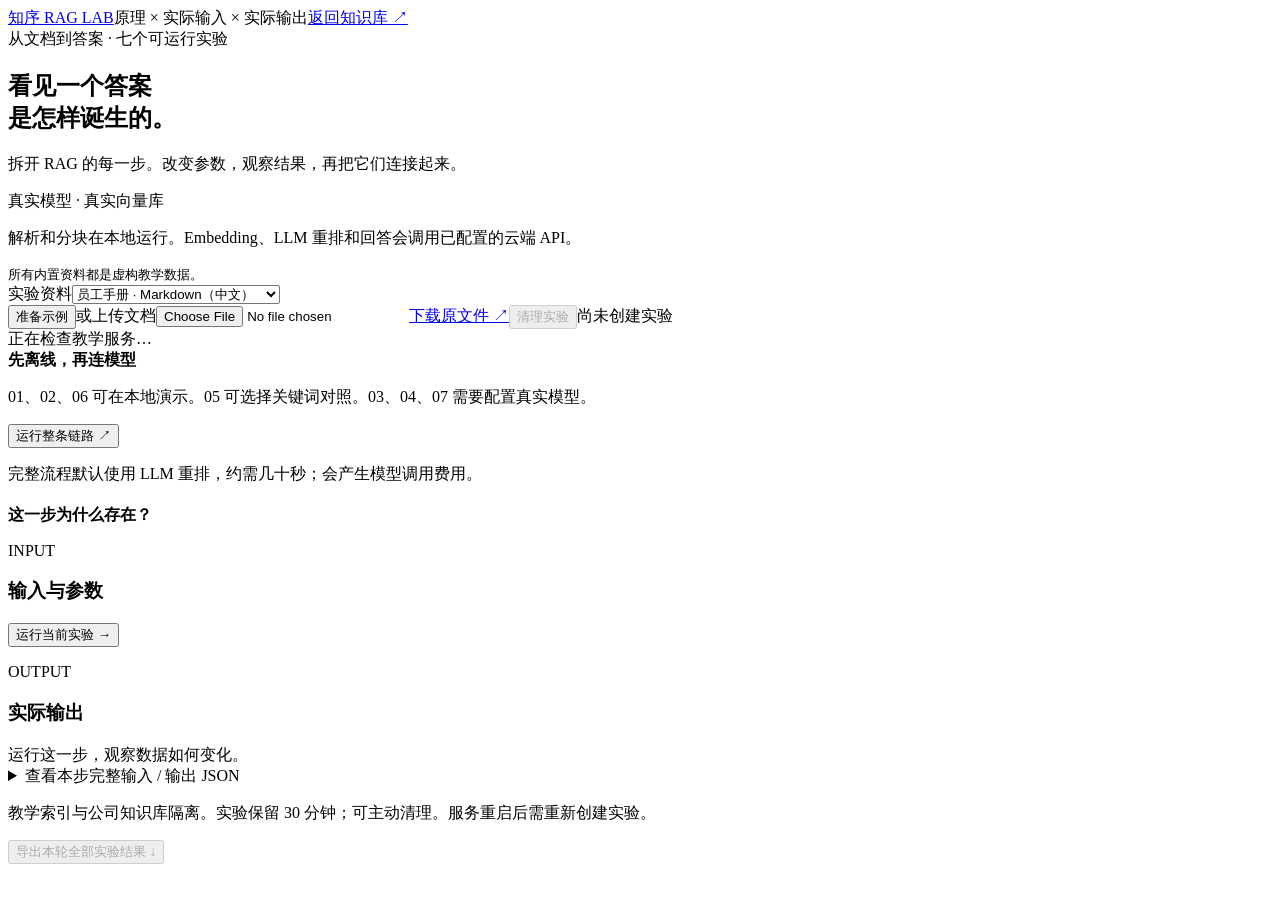
==== java-chatbot/src/main/resources/static/tutorial.html @ 41c7670e "feat: add interactive RAG tutorial and runnable demos" ====
<!doctype html>
<html lang="zh-CN">
<head><meta charset="utf-8"><meta name="viewport" content="width=device-width,initial-scale=1"><title>RAG 教学实验室 · 知序</title><link rel="stylesheet" href="/tutorial.css"><script src="/tutorial.js" defer></script></head>
<body>
<header class="topbar"><a class="brand" href="/">知序 <span>RAG LAB</span></a><span class="top-note">原理 × 实际输入 × 实际输出</span><a href="/">返回知识库 ↗</a></header>
<main>
  <section class="hero"><div><span class="eyebrow">从文档到答案 · 七个可运行实验</span><h1>看见一个答案<br>是怎样诞生的。</h1><p>拆开 RAG 的每一步。改变参数，观察结果，再把它们连接起来。</p></div><div class="hero-note"><span class="live-dot"></span>真实模型 · 真实向量库<p>解析和分块在本地运行。Embedding、LLM 重排和回答会调用已配置的云端 API。</p><small>所有内置资料都是虚构教学数据。</small></div></section>
  <section class="setup" aria-label="实验资料"><div><label for="sample">实验资料</label><select id="sample"><option value="md">员工手册 · Markdown（中文）</option><option value="docx">员工手册 · Word（中文＋表格）</option><option value="pdf">员工手册 · PDF（英文，两页）</option></select></div><button id="prepare" class="primary">准备示例</button><label class="upload">或上传文档<input id="upload" type="file" accept=".pdf,.docx,.doc,.txt,.md"></label><a id="download-sample" href="/api/v1/tutorial/samples/md">下载原文件 ↗</a><button id="clear" class="quiet" disabled>清理实验</button><span id="run-status">尚未创建实验</span></section>
  <div id="service-status" class="service-status" role="status">正在检查教学服务…</div>
  <div class="lab-layout"><aside><nav id="steps" aria-label="RAG 链路"></nav><div class="aside-note"><strong>先离线，再连模型</strong><p>01、02、06 可在本地演示。05 可选择关键词对照。03、04、07 需要配置真实模型。</p><button id="run-all" class="primary">运行整条链路 ↗</button><p>完整流程默认使用 LLM 重排，约需几十秒；会产生模型调用费用。</p></div></aside>
  <section class="lesson" aria-live="polite"><div class="lesson-heading"><span id="lesson-number" class="eyebrow"></span><h2 id="lesson-title"></h2><p id="lesson-summary"></p></div>
    <div class="principle"><strong>这一步为什么存在？</strong><p id="principle"></p><div id="experiment-tip" class="experiment-tip"></div></div>
    <div class="io-grid"><section class="panel input-panel"><div class="panel-heading"><span>INPUT</span><h3>输入与参数</h3></div><div id="controls"></div><div id="input-preview" class="preview"></div><button id="execute" class="primary">运行当前实验 →</button><p id="execution-hint" class="muted"></p></section><section class="panel output-panel"><div class="panel-heading"><span>OUTPUT</span><h3>实际输出</h3><span id="output-meta"></span></div><div id="output"><div class="empty">运行这一步，观察数据如何变化。</div></div></section></div>
    <div id="error" class="error" role="alert" hidden></div><details class="raw"><summary>查看本步完整输入 / 输出 JSON</summary><button id="export-stage" class="quiet" disabled>下载 JSON</button><pre id="raw-json">尚无结果</pre></details>
  </section></div>
  <footer><p>教学索引与公司知识库隔离。实验保留 30 分钟；可主动清理。服务重启后需重新创建实验。</p><button id="export-all" class="quiet" disabled>导出本轮全部实验结果 ↓</button></footer>
</main>
</body></html>
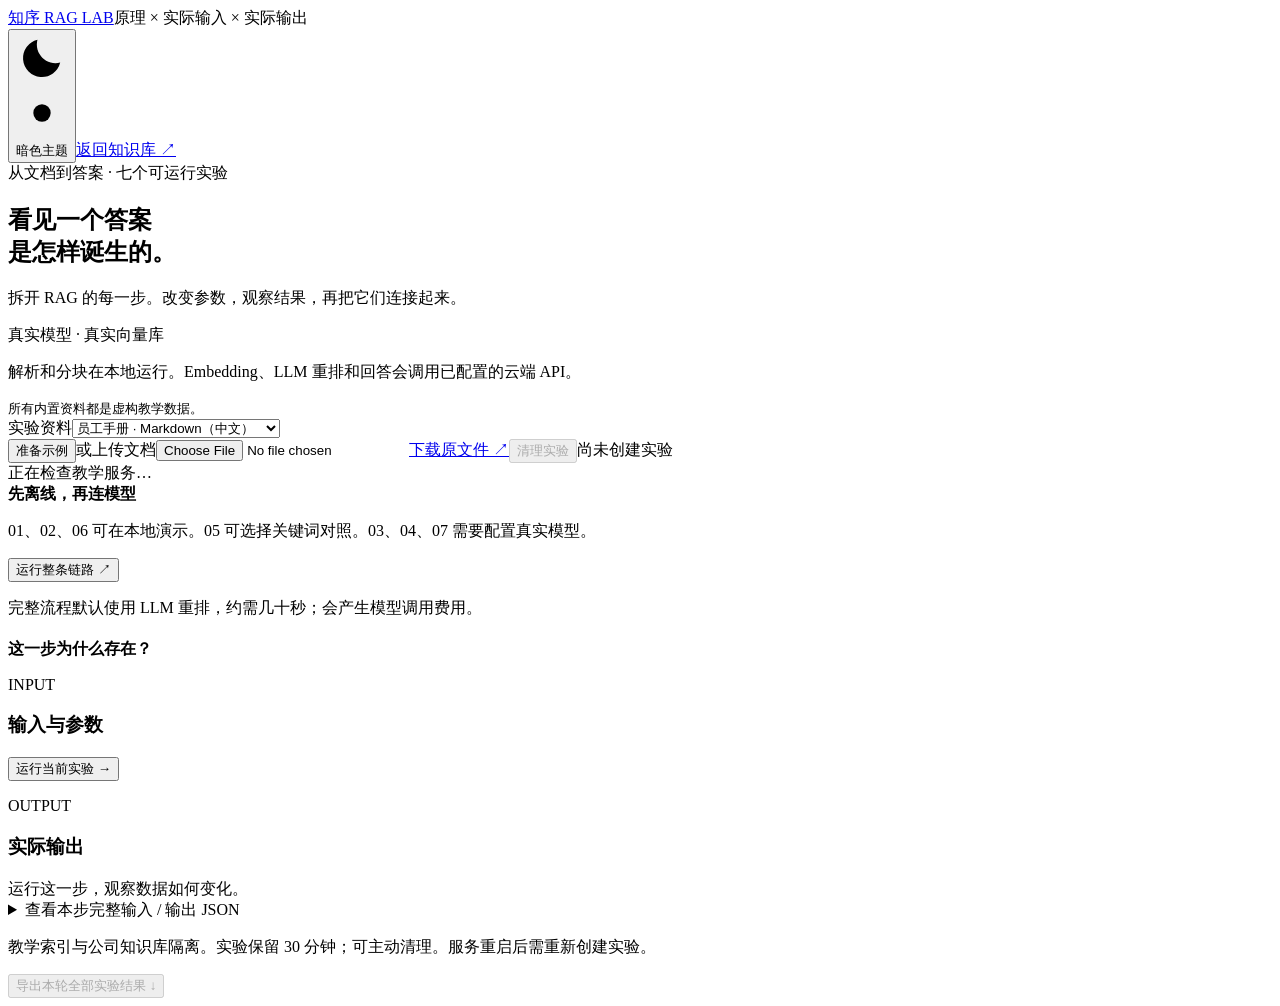
==== commit 09fe8880: "feat: add persistent dark theme to RAG tutorial" ====
--- a/java-chatbot/src/main/resources/static/tutorial.html
+++ b/java-chatbot/src/main/resources/static/tutorial.html
@@ -1,8 +1,15 @@
 <!doctype html>
 <html lang="zh-CN">
-<head><meta charset="utf-8"><meta name="viewport" content="width=device-width,initial-scale=1"><title>RAG 教学实验室 · 知序</title><link rel="stylesheet" href="/tutorial.css"><script src="/tutorial.js" defer></script></head>
+<head><meta charset="utf-8"><meta name="viewport" content="width=device-width,initial-scale=1"><meta name="color-scheme" content="light dark"><title>RAG 教学实验室 · 知序</title>
+<script>
+(() => {
+  let saved;try { saved=localStorage.getItem('zhixu.rag.theme'); } catch (_) {}
+  document.documentElement.dataset.theme=saved==='dark'||(saved!=='light'&&window.matchMedia?.('(prefers-color-scheme: dark)').matches)?'dark':'light';
+})();
+</script>
+<link rel="stylesheet" href="/tutorial.css"><script src="/tutorial.js" defer></script></head>
 <body>
-<header class="topbar"><a class="brand" href="/">知序 <span>RAG LAB</span></a><span class="top-note">原理 × 实际输入 × 实际输出</span><a href="/">返回知识库 ↗</a></header>
+<header class="topbar"><a class="brand" href="/">知序 <span>RAG LAB</span></a><span class="top-note">原理 × 实际输入 × 实际输出</span><div class="top-actions"><button id="theme-toggle" type="button" class="theme-toggle" aria-label="切换明暗主题" aria-pressed="false"><svg id="theme-moon" viewBox="0 0 24 24" aria-hidden="true"><path d="M20.4 14.1A8.6 8.6 0 0 1 9.9 3.6 8.7 8.7 0 1 0 20.4 14.1Z"/></svg><svg id="theme-sun" viewBox="0 0 24 24" aria-hidden="true"><circle cx="12" cy="12" r="4"/><path d="M12 2v2m0 16v2M2 12h2m16 0h2M5 5l1.5 1.5m11 11L19 19M5 19l1.5-1.5m11-11L19 5"/></svg><span id="theme-label">暗色主题</span></button><a href="/">返回知识库 ↗</a></div></header>
 <main>
   <section class="hero"><div><span class="eyebrow">从文档到答案 · 七个可运行实验</span><h1>看见一个答案<br>是怎样诞生的。</h1><p>拆开 RAG 的每一步。改变参数，观察结果，再把它们连接起来。</p></div><div class="hero-note"><span class="live-dot"></span>真实模型 · 真实向量库<p>解析和分块在本地运行。Embedding、LLM 重排和回答会调用已配置的云端 API。</p><small>所有内置资料都是虚构教学数据。</small></div></section>
   <section class="setup" aria-label="实验资料"><div><label for="sample">实验资料</label><select id="sample"><option value="md">员工手册 · Markdown（中文）</option><option value="docx">员工手册 · Word（中文＋表格）</option><option value="pdf">员工手册 · PDF（英文，两页）</option></select></div><button id="prepare" class="primary">准备示例</button><label class="upload">或上传文档<input id="upload" type="file" accept=".pdf,.docx,.doc,.txt,.md"></label><a id="download-sample" href="/api/v1/tutorial/samples/md">下载原文件 ↗</a><button id="clear" class="quiet" disabled>清理实验</button><span id="run-status">尚未创建实验</span></section>
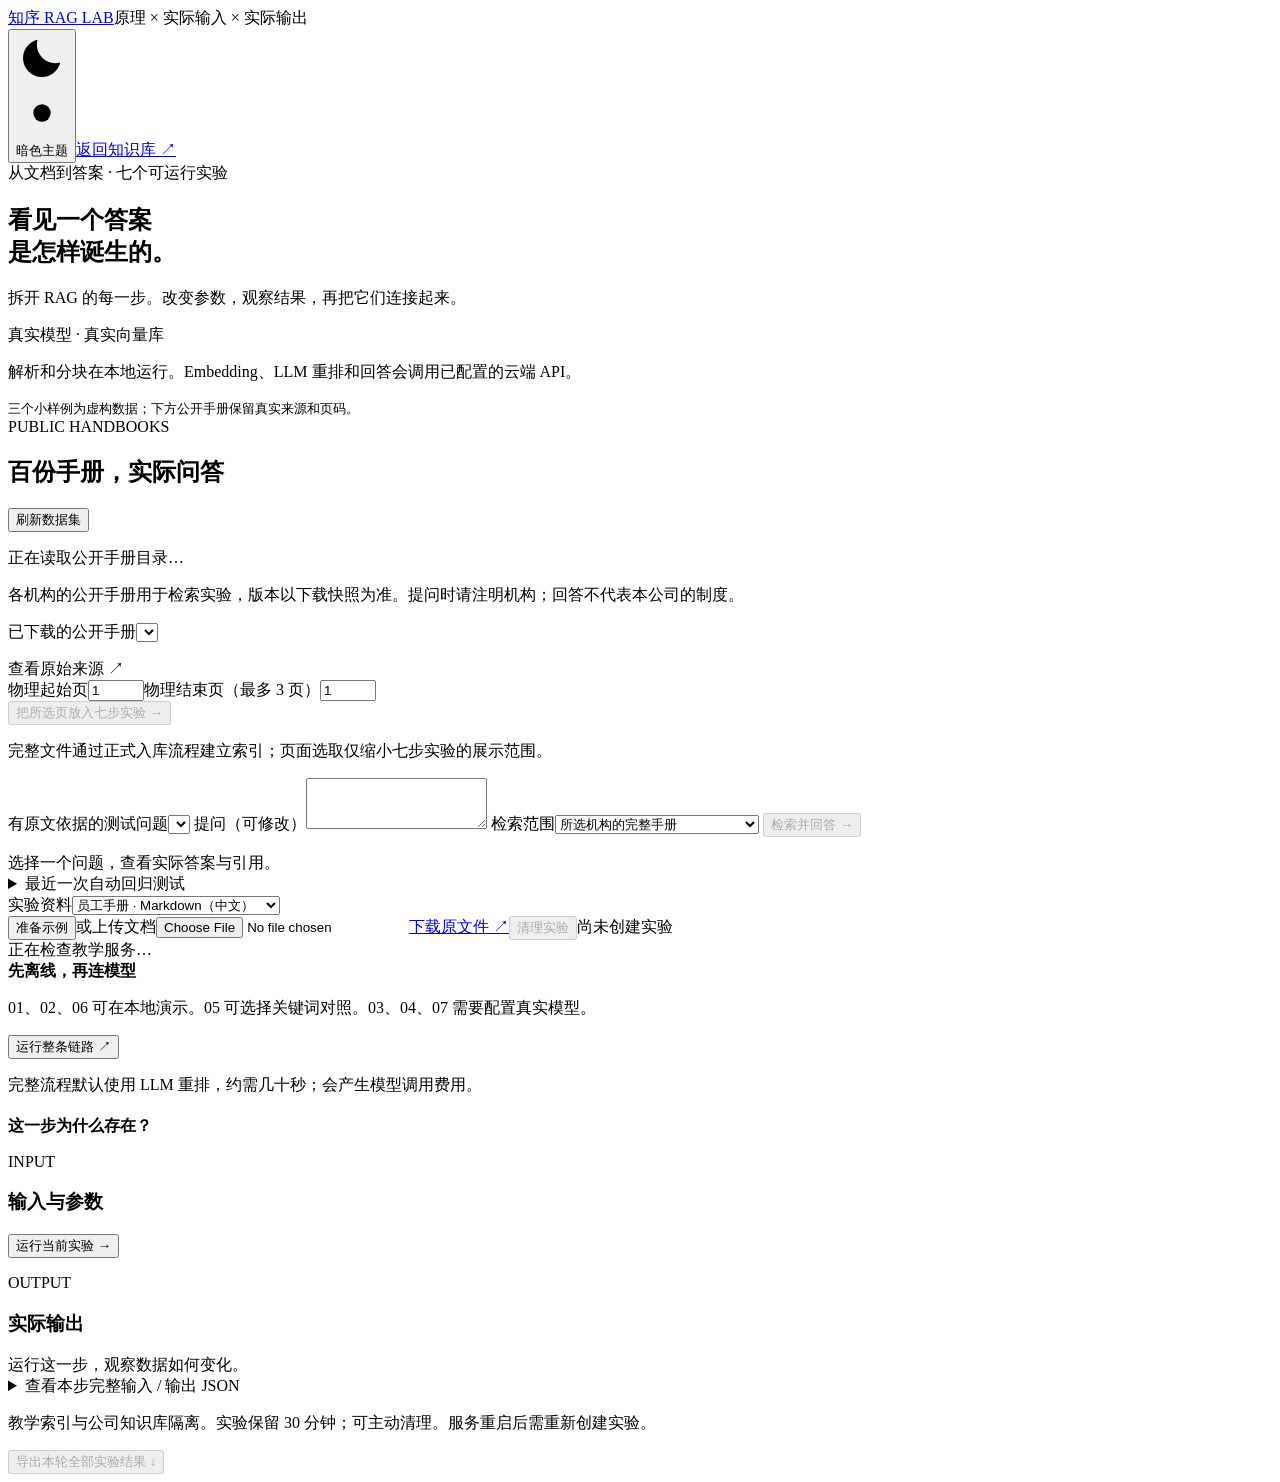
==== commit 2c944bfb: "feat: add 100-handbook corpus and verified RAG tutorial evaluation" ====
--- a/java-chatbot/src/main/resources/static/tutorial.html
+++ b/java-chatbot/src/main/resources/static/tutorial.html
@@ -11,7 +11,26 @@
 <body>
 <header class="topbar"><a class="brand" href="/">知序 <span>RAG LAB</span></a><span class="top-note">原理 × 实际输入 × 实际输出</span><div class="top-actions"><button id="theme-toggle" type="button" class="theme-toggle" aria-label="切换明暗主题" aria-pressed="false"><svg id="theme-moon" viewBox="0 0 24 24" aria-hidden="true"><path d="M20.4 14.1A8.6 8.6 0 0 1 9.9 3.6 8.7 8.7 0 1 0 20.4 14.1Z"/></svg><svg id="theme-sun" viewBox="0 0 24 24" aria-hidden="true"><circle cx="12" cy="12" r="4"/><path d="M12 2v2m0 16v2M2 12h2m16 0h2M5 5l1.5 1.5m11 11L19 19M5 19l1.5-1.5m11-11L19 5"/></svg><span id="theme-label">暗色主题</span></button><a href="/">返回知识库 ↗</a></div></header>
 <main>
-  <section class="hero"><div><span class="eyebrow">从文档到答案 · 七个可运行实验</span><h1>看见一个答案<br>是怎样诞生的。</h1><p>拆开 RAG 的每一步。改变参数，观察结果，再把它们连接起来。</p></div><div class="hero-note"><span class="live-dot"></span>真实模型 · 真实向量库<p>解析和分块在本地运行。Embedding、LLM 重排和回答会调用已配置的云端 API。</p><small>所有内置资料都是虚构教学数据。</small></div></section>
+  <section class="hero"><div><span class="eyebrow">从文档到答案 · 七个可运行实验</span><h1>看见一个答案<br>是怎样诞生的。</h1><p>拆开 RAG 的每一步。改变参数，观察结果，再把它们连接起来。</p></div><div class="hero-note"><span class="live-dot"></span>真实模型 · 真实向量库<p>解析和分块在本地运行。Embedding、LLM 重排和回答会调用已配置的云端 API。</p><small>三个小样例为虚构数据；下方公开手册保留真实来源和页码。</small></div></section>
+  <section class="corpus panel" aria-label="公开员工手册数据集">
+    <div class="panel-heading"><span>PUBLIC HANDBOOKS</span><h2>百份手册，实际问答</h2><button id="corpus-refresh" class="quiet">刷新数据集</button></div>
+    <p id="corpus-status" class="muted" role="status">正在读取公开手册目录…</p>
+    <p class="muted">各机构的公开手册用于检索实验，版本以下载快照为准。提问时请注明机构；回答不代表本公司的制度。</p>
+    <div class="corpus-grid"><div>
+      <label class="field" for="corpus-document"><span>已下载的公开手册</span><select id="corpus-document"></select></label>
+      <p id="corpus-detail" class="muted"></p><a id="corpus-source" target="_blank" rel="noopener noreferrer">查看原始来源 ↗</a>
+      <div class="corpus-pages"><label class="field" for="corpus-from"><span>物理起始页</span><input id="corpus-from" type="number" min="1" max="500" value="1"></label><label class="field" for="corpus-to"><span>物理结束页（最多 3 页）</span><input id="corpus-to" type="number" min="1" max="500" value="1"></label></div>
+      <button id="corpus-prepare" class="quiet" disabled>把所选页放入七步实验 →</button>
+      <p class="muted">完整文件通过正式入库流程建立索引；页面选取仅缩小七步实验的展示范围。</p>
+    </div><div>
+      <label class="field" for="corpus-case"><span>有原文依据的测试问题</span><select id="corpus-case"></select></label>
+      <label class="field" for="corpus-question"><span>提问（可修改）</span><textarea id="corpus-question" rows="3"></textarea></label>
+      <label class="field" for="corpus-scope"><span>检索范围</span><select id="corpus-scope"><option value="selected">所选机构的完整手册</option><option value="all">整个知识库（比较机构时使用）</option></select></label>
+      <button id="corpus-ask" class="primary" disabled>检索并回答 →</button>
+      <p id="corpus-case-note" class="muted"></p><div id="corpus-answer" class="preview" aria-live="polite">选择一个问题，查看实际答案与引用。</div>
+    </div></div>
+    <details><summary id="corpus-report-title">最近一次自动回归测试</summary><div id="corpus-report"></div></details>
+  </section>
   <section class="setup" aria-label="实验资料"><div><label for="sample">实验资料</label><select id="sample"><option value="md">员工手册 · Markdown（中文）</option><option value="docx">员工手册 · Word（中文＋表格）</option><option value="pdf">员工手册 · PDF（英文，两页）</option></select></div><button id="prepare" class="primary">准备示例</button><label class="upload">或上传文档<input id="upload" type="file" accept=".pdf,.docx,.doc,.txt,.md"></label><a id="download-sample" href="/api/v1/tutorial/samples/md">下载原文件 ↗</a><button id="clear" class="quiet" disabled>清理实验</button><span id="run-status">尚未创建实验</span></section>
   <div id="service-status" class="service-status" role="status">正在检查教学服务…</div>
   <div class="lab-layout"><aside><nav id="steps" aria-label="RAG 链路"></nav><div class="aside-note"><strong>先离线，再连模型</strong><p>01、02、06 可在本地演示。05 可选择关键词对照。03、04、07 需要配置真实模型。</p><button id="run-all" class="primary">运行整条链路 ↗</button><p>完整流程默认使用 LLM 重排，约需几十秒；会产生模型调用费用。</p></div></aside>
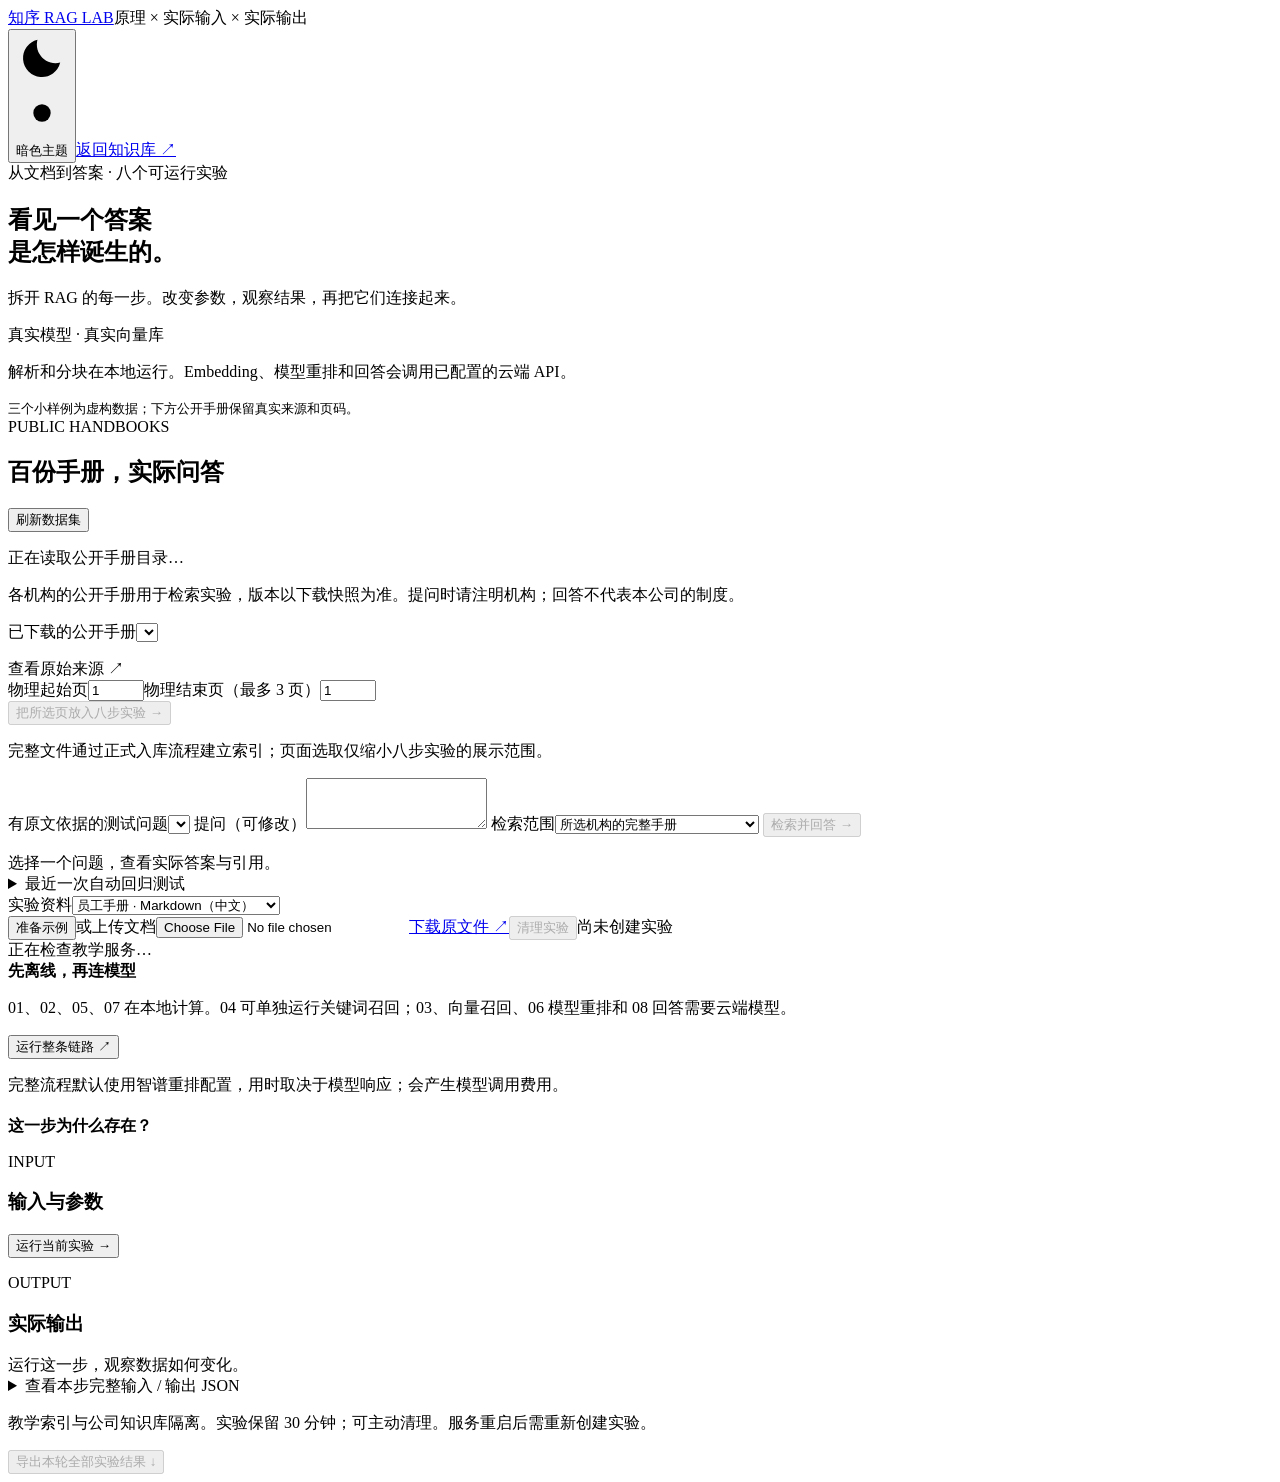
==== commit 2e0c92e2: "feat: add tutorial RRF fusion and show provider rerank scores" ====
--- a/java-chatbot/src/main/resources/static/tutorial.html
+++ b/java-chatbot/src/main/resources/static/tutorial.html
@@ -11,7 +11,7 @@
 <body>
 <header class="topbar"><a class="brand" href="/">知序 <span>RAG LAB</span></a><span class="top-note">原理 × 实际输入 × 实际输出</span><div class="top-actions"><button id="theme-toggle" type="button" class="theme-toggle" aria-label="切换明暗主题" aria-pressed="false"><svg id="theme-moon" viewBox="0 0 24 24" aria-hidden="true"><path d="M20.4 14.1A8.6 8.6 0 0 1 9.9 3.6 8.7 8.7 0 1 0 20.4 14.1Z"/></svg><svg id="theme-sun" viewBox="0 0 24 24" aria-hidden="true"><circle cx="12" cy="12" r="4"/><path d="M12 2v2m0 16v2M2 12h2m16 0h2M5 5l1.5 1.5m11 11L19 19M5 19l1.5-1.5m11-11L19 5"/></svg><span id="theme-label">暗色主题</span></button><a href="/">返回知识库 ↗</a></div></header>
 <main>
-  <section class="hero"><div><span class="eyebrow">从文档到答案 · 七个可运行实验</span><h1>看见一个答案<br>是怎样诞生的。</h1><p>拆开 RAG 的每一步。改变参数，观察结果，再把它们连接起来。</p></div><div class="hero-note"><span class="live-dot"></span>真实模型 · 真实向量库<p>解析和分块在本地运行。Embedding、LLM 重排和回答会调用已配置的云端 API。</p><small>三个小样例为虚构数据；下方公开手册保留真实来源和页码。</small></div></section>
+  <section class="hero"><div><span class="eyebrow">从文档到答案 · 八个可运行实验</span><h1>看见一个答案<br>是怎样诞生的。</h1><p>拆开 RAG 的每一步。改变参数，观察结果，再把它们连接起来。</p></div><div class="hero-note"><span class="live-dot"></span>真实模型 · 真实向量库<p>解析和分块在本地运行。Embedding、模型重排和回答会调用已配置的云端 API。</p><small>三个小样例为虚构数据；下方公开手册保留真实来源和页码。</small></div></section>
   <section class="corpus panel" aria-label="公开员工手册数据集">
     <div class="panel-heading"><span>PUBLIC HANDBOOKS</span><h2>百份手册，实际问答</h2><button id="corpus-refresh" class="quiet">刷新数据集</button></div>
     <p id="corpus-status" class="muted" role="status">正在读取公开手册目录…</p>
@@ -20,8 +20,8 @@
       <label class="field" for="corpus-document"><span>已下载的公开手册</span><select id="corpus-document"></select></label>
       <p id="corpus-detail" class="muted"></p><a id="corpus-source" target="_blank" rel="noopener noreferrer">查看原始来源 ↗</a>
       <div class="corpus-pages"><label class="field" for="corpus-from"><span>物理起始页</span><input id="corpus-from" type="number" min="1" max="500" value="1"></label><label class="field" for="corpus-to"><span>物理结束页（最多 3 页）</span><input id="corpus-to" type="number" min="1" max="500" value="1"></label></div>
-      <button id="corpus-prepare" class="quiet" disabled>把所选页放入七步实验 →</button>
-      <p class="muted">完整文件通过正式入库流程建立索引；页面选取仅缩小七步实验的展示范围。</p>
+      <button id="corpus-prepare" class="quiet" disabled>把所选页放入八步实验 →</button>
+      <p class="muted">完整文件通过正式入库流程建立索引；页面选取仅缩小八步实验的展示范围。</p>
     </div><div>
       <label class="field" for="corpus-case"><span>有原文依据的测试问题</span><select id="corpus-case"></select></label>
       <label class="field" for="corpus-question"><span>提问（可修改）</span><textarea id="corpus-question" rows="3"></textarea></label>
@@ -33,7 +33,7 @@
   </section>
   <section class="setup" aria-label="实验资料"><div><label for="sample">实验资料</label><select id="sample"><option value="md">员工手册 · Markdown（中文）</option><option value="docx">员工手册 · Word（中文＋表格）</option><option value="pdf">员工手册 · PDF（英文，两页）</option></select></div><button id="prepare" class="primary">准备示例</button><label class="upload">或上传文档<input id="upload" type="file" accept=".pdf,.docx,.doc,.txt,.md"></label><a id="download-sample" href="/api/v1/tutorial/samples/md">下载原文件 ↗</a><button id="clear" class="quiet" disabled>清理实验</button><span id="run-status">尚未创建实验</span></section>
   <div id="service-status" class="service-status" role="status">正在检查教学服务…</div>
-  <div class="lab-layout"><aside><nav id="steps" aria-label="RAG 链路"></nav><div class="aside-note"><strong>先离线，再连模型</strong><p>01、02、06 可在本地演示。05 可选择关键词对照。03、04、07 需要配置真实模型。</p><button id="run-all" class="primary">运行整条链路 ↗</button><p>完整流程默认使用 LLM 重排，约需几十秒；会产生模型调用费用。</p></div></aside>
+  <div class="lab-layout"><aside><nav id="steps" aria-label="RAG 链路"></nav><div class="aside-note"><strong>先离线，再连模型</strong><p>01、02、05、07 在本地计算。04 可单独运行关键词召回；03、向量召回、06 模型重排和 08 回答需要云端模型。</p><button id="run-all" class="primary">运行整条链路 ↗</button><p>完整流程默认使用智谱重排配置，用时取决于模型响应；会产生模型调用费用。</p></div></aside>
   <section class="lesson" aria-live="polite"><div class="lesson-heading"><span id="lesson-number" class="eyebrow"></span><h2 id="lesson-title"></h2><p id="lesson-summary"></p></div>
     <div class="principle"><strong>这一步为什么存在？</strong><p id="principle"></p><div id="experiment-tip" class="experiment-tip"></div></div>
     <div class="io-grid"><section class="panel input-panel"><div class="panel-heading"><span>INPUT</span><h3>输入与参数</h3></div><div id="controls"></div><div id="input-preview" class="preview"></div><button id="execute" class="primary">运行当前实验 →</button><p id="execution-hint" class="muted"></p></section><section class="panel output-panel"><div class="panel-heading"><span>OUTPUT</span><h3>实际输出</h3><span id="output-meta"></span></div><div id="output"><div class="empty">运行这一步，观察数据如何变化。</div></div></section></div>
